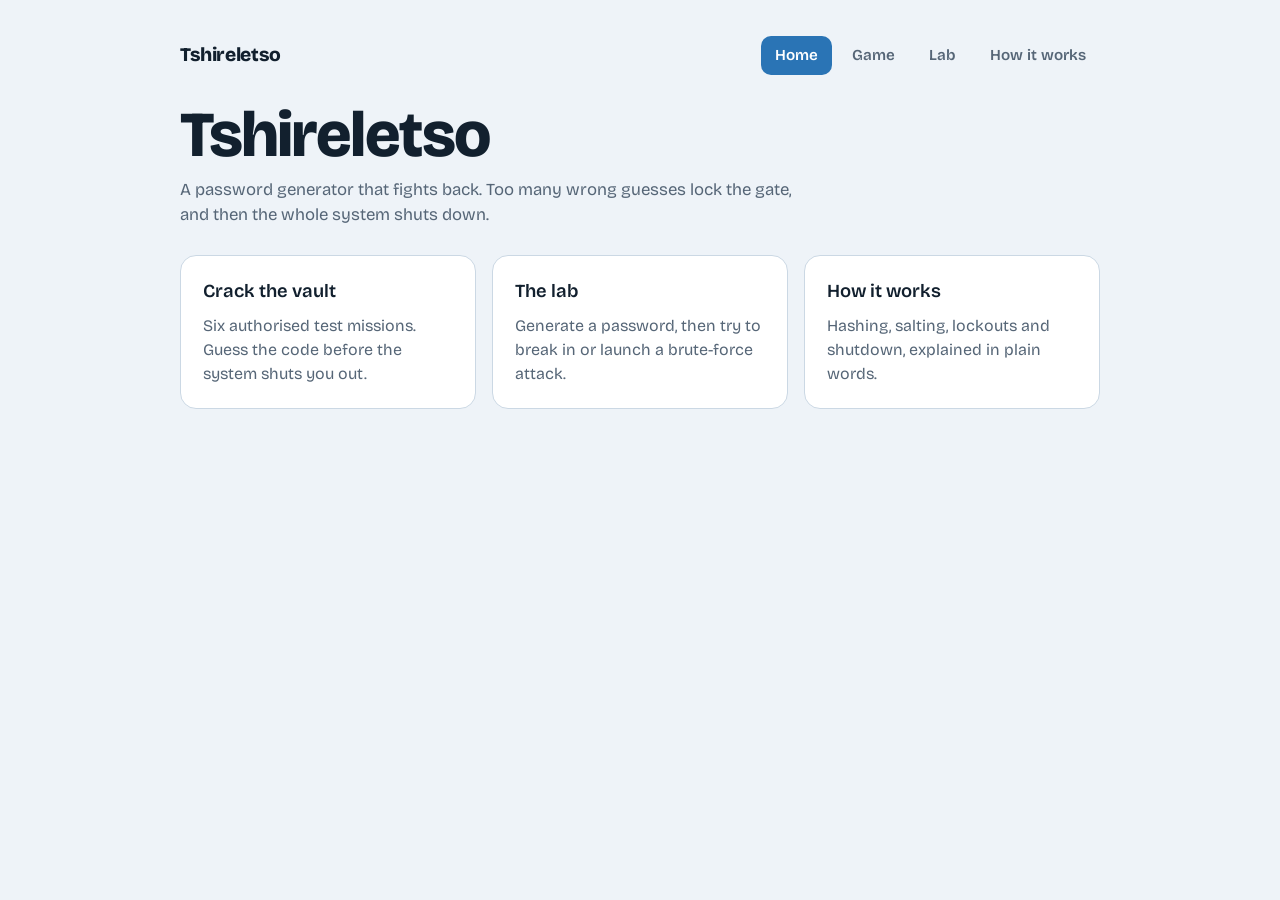
==== tshireletso.html @ e915ac2b "Add files via upload" ====
<!DOCTYPE html>
<html lang="en">
<head>
<meta charset="utf-8">
<meta name="viewport" content="width=device-width, initial-scale=1, viewport-fit=cover">
<title>Tshireletso: password generator with lockout</title>
<link rel="preconnect" href="https://fonts.googleapis.com">
<link rel="preconnect" href="https://fonts.gstatic.com" crossorigin>
<link href="https://fonts.googleapis.com/css2?family=Bricolage+Grotesque:wght@400;600;800&family=JetBrains+Mono:wght@400;600&display=swap" rel="stylesheet">
<style>
:root{
 --bg:#eef3f8;--surface:#fff;--ink:#12202e;--muted:#566677;--line:#cbd8e4;--track:#dbe6f0;
 --accent:#2a74b5;--accent-ink:#fff;--danger:#c4352f;--ok:#17805a;
 --sans:"Bricolage Grotesque",system-ui,-apple-system,"Segoe UI",sans-serif;
 --mono:"JetBrains Mono",ui-monospace,Menlo,Consolas,monospace;
 box-sizing:border-box;padding-top:env(safe-area-inset-top,0px);padding-bottom:env(safe-area-inset-bottom,0px);
}
@media (prefers-color-scheme:dark){:root:not([data-theme="light"]){
 --bg:#0c1722;--surface:#132333;--ink:#e8f0f7;--muted:#8fa3b6;--line:#25384b;--track:#1d3145;
 --accent:#75aadb;--accent-ink:#0c1722;--danger:#ff6b63;--ok:#4fd1a0;color-scheme:dark}}
:root[data-theme="dark"]{
 --bg:#0c1722;--surface:#132333;--ink:#e8f0f7;--muted:#8fa3b6;--line:#25384b;--track:#1d3145;
 --accent:#75aadb;--accent-ink:#0c1722;--danger:#ff6b63;--ok:#4fd1a0;color-scheme:dark}
html{scroll-padding-top:env(safe-area-inset-top,0px)}
*,*::before,*::after{box-sizing:border-box}
body{margin:0;background:var(--bg);color:var(--ink);font-family:var(--sans);line-height:1.5}
main{max-width:960px;margin:0 auto;padding:36px 20px 48px}
h1{font-size:clamp(2.4rem,8vw,4rem);font-weight:800;letter-spacing:-.03em;line-height:1;margin:0 0 10px}
.lead{color:var(--muted);max-width:56ch;margin:0 0 28px;font-size:1.05rem}
.grid{display:grid;gap:20px}
@media(min-width:780px){.grid{grid-template-columns:1fr 1fr}}
.panel{background:var(--surface);border:1px solid var(--line);border-radius:16px;padding:22px}
h2{font-size:1.15rem;font-weight:600;margin:0 0 16px}
label{display:flex;justify-content:space-between;font-weight:600;font-size:.95rem;margin-bottom:6px}
output{font-family:var(--mono);color:var(--accent)}
input[type=range]{width:100%;accent-color:var(--accent);margin:0 0 14px}
.check{justify-content:flex-start;gap:10px;font-weight:400;margin:0 0 18px}
input[type=checkbox]{accent-color:var(--accent);width:18px;height:18px;margin:0}
button{font:inherit;font-weight:600;border:0;border-radius:10px;padding:11px 18px;cursor:pointer;background:var(--accent);color:var(--accent-ink)}
button.alt{background:transparent;color:var(--ink);border:1px solid var(--line)}
button:disabled,input:disabled{opacity:.5;cursor:not-allowed}
:focus-visible{outline:3px solid var(--accent);outline-offset:2px}
.pw{font-family:var(--mono);font-size:1.15rem;font-weight:600;word-break:break-all;background:var(--bg);border:1px solid var(--line);border-radius:10px;padding:14px;min-height:56px;margin:18px 0 12px}
.pw:empty::before{content:"Your password appears here";color:var(--muted);font-weight:400}
.row{display:flex;gap:10px;flex-wrap:wrap;align-items:center}
.note{color:var(--muted);font-size:.9rem;margin:14px 0 0}
input[type=password]{width:100%;font:inherit;font-family:var(--mono);padding:12px 14px;border-radius:10px;border:1px solid var(--line);background:var(--bg);color:var(--ink);margin-bottom:12px}
.meter{display:flex;gap:14px;margin:20px 0 6px}
.meter div{display:flex;gap:4px;flex:1}
.meter i{flex:1;height:14px;border-radius:3px;background:var(--track)}
.meter i.x{background:var(--danger)}
.status{min-height:1.5em;margin:12px 0 0;font-weight:600}
.bad{color:var(--danger)}.ok{color:var(--ok)}
.log{list-style:none;margin:10px 0 0;padding:0;max-height:170px;overflow-y:auto;font-family:var(--mono);font-size:.82rem}
.log li{padding:6px 0;border-top:1px solid var(--line);display:flex;gap:12px}
.log time{color:var(--muted)}
.log:empty::before{content:"No failed logins yet.";color:var(--muted);font-family:var(--sans);font-size:.9rem}
.attack{margin-top:18px;padding-top:18px;border-top:1px solid var(--line)}
.attack .check{margin:12px 0 0}
.game{margin-bottom:20px}
.game form{display:flex;gap:10px;flex-wrap:wrap;margin:14px 0 0}
.game input[type=text]{flex:1;min-width:160px;font:inherit;font-family:var(--mono);font-size:1.1rem;letter-spacing:.2em;text-transform:uppercase;padding:12px 14px;border-radius:10px;border:1px solid var(--line);background:var(--bg);color:var(--ink)}
.gline{margin:0 0 4px;font-weight:600}
.glog{list-style:none;margin:14px 0 0;padding:0;font-family:var(--mono)}
.glog li{display:flex;align-items:center;gap:14px;padding:8px 0;border-top:1px solid var(--line);letter-spacing:.2em}
.glog small{margin-left:auto;font-family:var(--sans);letter-spacing:0;color:var(--muted);font-size:.85rem}
.pegs{display:flex;gap:5px}
.pg{width:14px;height:14px;border-radius:50%;border:2px solid var(--accent)}
.pg.e{background:var(--accent)}
.meter i.w{background:var(--ok)}
.top{display:flex;justify-content:space-between;align-items:center;gap:16px;flex-wrap:wrap;margin:0 0 28px}
.brand{font-weight:800;font-size:1.2rem;letter-spacing:-.02em;color:var(--ink);text-decoration:none}
.top nav{display:flex;gap:6px;flex-wrap:wrap}
.top nav a{padding:8px 14px;border-radius:10px;color:var(--muted);text-decoration:none;font-weight:600;font-size:.95rem}
.top nav a[aria-current="page"]{background:var(--accent);color:var(--accent-ink)}
.cards{display:grid;gap:16px;margin-top:8px}
@media(min-width:780px){.cards{grid-template-columns:repeat(3,1fr)}}
.cards a{display:block;background:var(--surface);border:1px solid var(--line);border-radius:16px;padding:22px;color:var(--ink);text-decoration:none}
.cards a:hover{border-color:var(--accent)}
.cards h2{margin:0 0 8px}.cards p{margin:0;color:var(--muted)}
.learn ol{margin:0 0 24px;padding-left:20px}.learn li{margin:0 0 8px}
.learn p{margin:0 0 24px;max-width:62ch}
.board{list-style:none;display:flex;flex-wrap:wrap;gap:8px;padding:0;margin:0 0 14px}
.board li{padding:6px 12px;border:1px solid var(--line);border-radius:20px;font-size:.88rem;color:var(--muted)}
.board li.now{border-color:var(--accent);color:var(--ink);font-weight:600}
.board li.done{color:var(--ok);border-color:var(--ok)}
.off{position:fixed;inset:0;z-index:10;background:#000;color:#fff;display:grid;place-items:center;text-align:center;padding:24px;opacity:0;visibility:hidden;transition:opacity .9s,visibility .9s}
.off.on{opacity:1;visibility:visible}
.off h2{font-size:clamp(1.8rem,6vw,3rem);font-weight:800;margin:0 0 10px}
.off p{max-width:44ch;margin:0 auto 24px;color:#b8c7d6}
.off .bar{width:min(320px,70vw);height:3px;background:#75aadb;margin:0 auto 28px}
.off button{background:#75aadb;color:#0c1722}
@media(prefers-reduced-motion:reduce){.off{transition:none}}
</style>
</head>
<body>
<main>
 <header class="top">
  <a class="brand" href="#home">Tshireletso</a>
  <nav aria-label="Pages"><a href="#home">Home</a><a href="#game">Game</a><a href="#lab">Lab</a><a href="#learn">How it works</a></nav>
 </header>
 <section class="page" id="p-home">
  <h1>Tshireletso</h1>
 <p class="lead">A password generator that fights back. Too many wrong guesses lock the gate, and then the whole system shuts down.</p>
  <div class="cards">
   <a href="#game"><h2>Crack the vault</h2><p>Six authorised test missions. Guess the code before the system shuts you out.</p></a>
   <a href="#lab"><h2>The lab</h2><p>Generate a password, then try to break in or launch a brute-force attack.</p></a>
   <a href="#learn"><h2>How it works</h2><p>Hashing, salting, lockouts and shutdown, explained in plain words.</p></a>
  </div>
 </section>
 <div class="page" id="p-game" hidden>
 <section class="panel game" aria-labelledby="h-game">
  <h2 id="h-game">Crack the vault</h2>
  <ul class="board" id="g-board" aria-label="Missions"></ul>
  <p class="gline" id="g-info"></p>
  <p id="g-story" style="margin:0 0 10px"></p>
  <p class="note" style="margin:0 0 4px" id="g-score"></p>
  <p class="note" style="margin:0">You are the attacker. After each guess, a filled dot means a right character in the right place. A hollow dot means a right character in the wrong place. A lockout follows your 3rd and 6th wrong guess, and the 9th shuts the system down.</p>
  <div class="meter" id="g-meter" role="img" aria-label="Guesses used"></div>
  <form id="g-form" autocomplete="off">
   <input id="g-guess" type="text" aria-label="Your guess" autocapitalize="characters" spellcheck="false">
   <button id="g-go" type="submit">Hack</button>
   <button id="g-hint" class="alt" type="button"></button>
   <button id="g-next" type="button" hidden>Next level</button>
  </form>
  <p class="status" id="g-status" role="status"></p>
  <p class="note" id="g-hintline" aria-live="polite" style="margin:6px 0 0"></p>
  <ol class="glog" id="g-log" aria-label="Your guesses"></ol>
 </section>
 </div>
 <div class="page" id="p-lab" hidden>
 <div class="grid">
  <section class="panel" aria-labelledby="h-gen">
   <h2 id="h-gen">Generate a password</h2>
   <label for="len">Length <output id="lenv">16</output></label>
   <input id="len" type="range" min="8" max="32" value="16">
   <label class="check"><input id="sym" type="checkbox" checked> Include symbols</label>
   <button id="gen" type="button">Generate password</button>
   <div class="pw" id="pw" aria-live="polite"></div>
   <div class="row"><button id="copy" class="alt" type="button">Copy</button></div>
   <p class="note">The new password is the only one the gate accepts. Only its salted hash is kept, never the text.</p>
  </section>
  <section class="panel" aria-labelledby="h-gate">
   <h2 id="h-gate">Try to log in</h2>
   <form id="form" autocomplete="off">
    <input id="guess" type="password" placeholder="Enter the password" aria-label="Password" disabled>
    <button id="go" type="submit" disabled>Log in</button>
   </form>
   <div class="meter" id="meter" role="img" aria-label="Failed attempts"></div>
   <div class="note" id="count" style="margin:0"></div>
   <p class="status" id="status" role="status">Generate a password first.</p>
   <p class="note" id="rule"></p>
   <div class="attack">
    <button id="atk" class="alt" type="button" disabled>Launch brute-force attack</button>
    <label class="check"><input id="fast" type="checkbox"> Fast demo (5 s lockouts)</label>
    <p class="note" id="stats" aria-live="polite"></p>
   </div>
   <ol class="log" id="log" aria-label="Failed login log"></ol>
  </section>
 </div>
 <p class="note">Demo running in your browser. Refreshing the page resets the counter.</p>
 </div>
 <div class="page learn" id="p-learn" hidden>
  <section class="panel">
   <h2>What the system does</h2>
   <ol>
    <li>It builds a password with the browser’s secure random generator.</li>
    <li>It keeps only a salted PBKDF2 hash, never the password itself.</li>
    <li>Each login guess is hashed the same way and compared with the stored hash.</li>
    <li>Wrong guesses are logged. Every 3rd one locks the gate, and the 9th shuts the system down.</li>
   </ol>
   <h2>Why lockouts work</h2>
   <p>A computer can try thousands of guesses a second, so a short or common password falls fast. A lockout cuts that to a handful of guesses a minute, which turns a quick attack into one that takes years.</p>
   <h2>Where the idea has limits</h2>
   <p>Shutting everything down is a blunt tool. Anyone can fail nine times on purpose and take the system offline, which is called a denial of service. Real systems usually lock one account, add delays, and alert the owner. This demo also counts failures in your browser, so a refresh resets it. A real gate keeps the count on a server.</p>
   <h2>Test with permission</h2>
   <p>Every mission in the game is an authorised test. In real security work you only test a system with written permission from its owner. Testing without permission is illegal, even when you mean no harm.</p>
  </section>
 </div>
</main>

<div class="off" id="off" role="alertdialog" aria-modal="true" aria-labelledby="off-t">
 <div>
  <div class="bar"></div>
  <h2 id="off-t">System shut down</h2>
  <p id="off-p"></p>
  <button id="restart" type="button">Restart system</button>
 </div>
</div>

<div class="off" id="goff" role="alertdialog" aria-modal="true" aria-labelledby="goff-t">
 <div>
  <div class="bar"></div>
  <h2 id="goff-t">Locked out</h2>
  <p id="goff-p"></p>
  <button id="g-restart" type="button">Play again</button>
 </div>
</div>

<script>
const LOCK_EVERY=3, SHUTDOWN_AT=9;
let FIRST_LOCK=30;
const SETS={lower:"abcdefghijklmnopqrstuvwxyz",upper:"ABCDEFGHIJKLMNOPQRSTUVWXYZ",digit:"0123456789",symbol:"!@#$%^&*()-_=+[]{};:,.<>?/~"};
const $=id=>document.getElementById(id), enc=new TextEncoder();
let salt=null, secret=null, fails=0, lockSec=FIRST_LOCK, lockUntil=0, down=false, timer=null, attacking=false, sent=0, blocked=0;

function rnd(n){const lim=Math.floor(4294967296/n)*n, a=new Uint32Array(1);
 do{crypto.getRandomValues(a);}while(a[0]>=lim); return a[0]%n;}
function makePassword(len,symbols){
 const sets=[SETS.lower,SETS.upper,SETS.digit].concat(symbols?[SETS.symbol]:[]), all=sets.join("");
 const out=sets.map(s=>s[rnd(s.length)]);
 while(out.length<len) out.push(all[rnd(all.length)]);
 for(let i=out.length-1;i>0;i--){const j=rnd(i+1);[out[i],out[j]]=[out[j],out[i]];}
 return out.join("");
}
async function hash(pw,s){
 const k=await crypto.subtle.importKey("raw",enc.encode(pw),"PBKDF2",false,["deriveBits"]);
 return new Uint8Array(await crypto.subtle.deriveBits({name:"PBKDF2",salt:s,iterations:200000,hash:"SHA-256"},k,256));
}
function same(a,b){let d=0;for(let i=0;i<a.length;i++)d|=a[i]^b[i];return d===0;}

function status(msg,cls){const s=$("status");s.textContent=msg;s.className="status "+(cls||"");}
function addLog(msg){const li=document.createElement("li"),t=document.createElement("time");
 t.textContent=new Date().toLocaleTimeString();li.append(t,document.createTextNode(msg));$("log").prepend(li);}
function locked(){return Date.now()<lockUntil;}
function ui(){const off=!secret||down||locked();$("guess").disabled=off;$("go").disabled=off;$("atk").disabled=!secret||down;}
function render(){
 [...$("meter").querySelectorAll("i")].forEach((el,i)=>el.classList.toggle("x",i<fails));
 $("count").textContent=fails+" of "+SHUTDOWN_AT+" failed attempts";
 ui();
}
function tick(){
 clearInterval(timer);
 const step=()=>{const left=Math.ceil((lockUntil-Date.now())/1000);
  if(left>0){status("Locked. Try again in "+left+" s.","bad");}
  else{clearInterval(timer);status("Lockout over. Enter the password.","");}
  ui();};
 step();timer=setInterval(step,250);
}
function shutdown(){
 down=true;clearInterval(timer);addLog("System shut down");
 $("off-p").textContent=SHUTDOWN_AT+" wrong passwords. Every login is blocked until the system restarts.";
 $("off").classList.add("on");$("restart").focus();ui();
}

$("len").oninput=()=>{$("lenv").textContent=$("len").value;};
$("gen").onclick=async()=>{
 const pw=makePassword(+$("len").value,$("sym").checked);
 $("pw").textContent=pw;
 salt=crypto.getRandomValues(new Uint8Array(16));
 secret=await hash(pw,salt);
 fails=0;lockSec=FIRST_LOCK;lockUntil=0;clearInterval(timer);
 status("New password set. Try logging in.","");render();
};
$("copy").onclick=async()=>{
 const t=$("pw").textContent;if(!t)return;
 try{await navigator.clipboard.writeText(t);$("copy").textContent="Copied";}
 catch(e){const r=document.createRange();r.selectNodeContents($("pw"));const s=getSelection();s.removeAllRanges();s.addRange(r);$("copy").textContent="Select and copy";}
 setTimeout(()=>{$("copy").textContent="Copy";},1600);
};
$("form").onsubmit=async e=>{
 e.preventDefault();
 if(down||!secret||locked())return;
 const guess=$("guess").value;$("guess").value="";
 if(same(await hash(guess,salt),secret)){
  fails=0;lockSec=FIRST_LOCK;status("Access granted. Failed-attempt counter reset.","ok");render();return;
 }
 fails++;addLog("Failed attempt "+fails+" of "+SHUTDOWN_AT);
 if(fails>=SHUTDOWN_AT){render();shutdown();return;}
 if(fails%LOCK_EVERY===0){lockUntil=Date.now()+lockSec*1000;addLog("Locked for "+lockSec+" s");lockSec*=2;render();tick();return;}
 status("Wrong password. "+(LOCK_EVERY-fails%LOCK_EVERY)+" more before lockout.","bad");render();
 $("guess").focus();
};
$("restart").onclick=()=>{
 down=false;fails=0;lockSec=FIRST_LOCK;lockUntil=0;
 $("off").classList.remove("on");addLog("System restarted");
 status("System restarted. Enter the password.","");render();$("guess").focus();
};

const WORDS=["123456","password","qwerty","admin","letmein","welcome","iloveyou","monkey","dragon","password123","12345678","abc123","Botswana1","gaborone"];
function stats(){$("stats").textContent="Attacker sent "+sent+" guesses. "+blocked+" were blocked by the lockout, "+(sent-blocked)+" reached the password check.";}
$("fast").onchange=()=>{FIRST_LOCK=$("fast").checked?5:30;lockSec=FIRST_LOCK;setRule();};
$("atk").onclick=async()=>{
 if(attacking){attacking=false;return;}
 attacking=true;sent=0;blocked=0;$("atk").textContent="Stop attack";stats();
 const pause=ms=>new Promise(r=>setTimeout(r,ms));
 for(let i=0;attacking&&!down;i++){
  const g=i<WORDS.length?WORDS[i]:Math.random().toString(36).slice(2,12);
  sent++;
  if(locked()){blocked++;}
  else{$("guess").value=g;await $("form").onsubmit({preventDefault(){}});}
  stats();await pause(200);
 }
 attacking=false;$("atk").textContent="Launch brute-force attack";
 status(down?"Attack ended: the system shut down.":"Attack stopped.",down?"bad":"");
};
const GL=[
{name:"Guest Wi-Fi",story:"Authorised test: a Gaborone café asked you to check its guest Wi-Fi gate. The code is short, but the gate fights back.",len:3,set:"ABCDEF",hints:1},
{name:"Phone lock",story:"Authorised test: a phone repair shop wants its lock screens tested before it sells them. Four characters this time.",len:4,set:"ABCDEF",hints:1},
{name:"School portal",story:"Authorised test: a school hired you to test its marks portal before results day. More characters to choose from.",len:4,set:"ABCDEFGH",hints:1},
{name:"Bank portal",story:"Authorised test: a small business bank signed a permission letter for you to test its login. Five characters.",len:5,set:"ABCDEFGH",hints:2},
{name:"Data centre",story:"Authorised test: a hosting company wants its server room gate pushed to the limit, with a bigger character set.",len:5,set:"ABCDEFGHIJ",hints:2},
{name:"Government vault",story:"Final contract: a ministry wants its vault tested. Six characters, ten possible symbols. Every hint counts.",len:6,set:"ABCDEFGHIJ",hints:2}
];
const G={lvl:0,score:0,code:"",tries:0,until:0,done:false,won:false,t:null,hints:0,reveal:[]};
let best=0;try{best=+localStorage.getItem("tsh-best")||0;}catch(e){}
const range=L=>L.set[0]+" to "+L.set[L.set.length-1];
const gl=n=>n+(n===1?" guess":" guesses");
const rank=s=>s>=2000?"Ghost hacker":s>=1200?"Red teamer":s>=500?"Pen tester":"Script kiddie";
function gStatus(m,c){const s=$("g-status");s.textContent=m;s.className="status "+(c||"");}
function gUI(){const off=G.done||Date.now()<G.until;$("g-guess").disabled=off;$("g-go").disabled=off;gHint();}
function gDraw(){
 const f=G.won?G.tries-1:G.tries;
 [...$("g-meter").querySelectorAll("i")].forEach((el,i)=>{el.classList.toggle("x",i<f);el.classList.toggle("w",G.won&&i===G.tries-1);});
 $("g-score").textContent="Score "+G.score+". Rank: "+rank(G.score)+". Best: "+best+".";
}
function gFeed(g,c){
 let ex=0,cl=0;const gs=[],cs=[];
 for(let i=0;i<c.length;i++){if(g[i]===c[i])ex++;else{gs.push(g[i]);cs.push(c[i]);}}
 gs.forEach(ch=>{const k=cs.indexOf(ch);if(k>-1){cl++;cs.splice(k,1);}});
 return [ex,cl];
}
function gRow(v,ex,cl){
 const li=document.createElement("li"),w=document.createElement("span"),p=document.createElement("span"),t=document.createElement("small");
 w.textContent=v;p.className="pegs";
 for(let i=0;i<ex+cl;i++){const d=document.createElement("i");d.className="pg"+(i<ex?" e":"");p.appendChild(d);}
 t.textContent=ex+" in place, "+cl+" close";
 li.append(w,p,t);$("g-log").appendChild(li);
}
function gTick(){
 clearInterval(G.t);
 const step=()=>{const left=Math.ceil((G.until-Date.now())/1000);
  if(left>0)gStatus("Vault locked. Try again in "+left+" s.","bad");
  else{clearInterval(G.t);if(!G.done)gStatus("Lockout over. "+gl(SHUTDOWN_AT-G.tries)+" left before shutdown.","");}
  gUI();};
 step();G.t=setInterval(step,250);
}
function gSave(){
 if(G.score>best){best=G.score;try{localStorage.setItem("tsh-best",String(best));}catch(e){}return true;}
 return false;
}
function gWin(){
 G.done=true;G.won=true;
 const pts=Math.max(10,(G.lvl+1)*100+(SHUTDOWN_AT-G.tries)*25-G.hints*40),last=G.lvl===GL.length-1;
 G.score+=pts;gSave();
 gStatus("Cracked in "+G.tries+(G.tries===1?" guess":" guesses")+". +"+pts+" points."+(last?" Every vault is open. Final rank: "+rank(G.score)+".":""),"ok");
 $("g-next").textContent=last?"Play again":"Next level";$("g-next").hidden=false;$("g-next").focus();
 gDraw();gUI();
}
function gLose(){
 G.done=true;clearInterval(G.t);const nb=gSave();
 $("goff-p").textContent="The 9th wrong guess shut the system down. The code was "+G.code+". Final score "+G.score+", rank "+rank(G.score)+"."+(nb?" New best score.":"");
 $("goff").classList.add("on");$("g-restart").focus();gDraw();gUI();
}
function gStart(){
 const L=GL[G.lvl];
 G.code=Array.from({length:L.len},()=>L.set[rnd(L.set.length)]).join("");
 G.tries=0;G.until=0;G.done=false;G.won=false;clearInterval(G.t);
 $("g-log").textContent="";$("g-next").hidden=true;
 G.hints=0;G.reveal=[];$("g-hintline").textContent="";$("g-story").textContent=L.story;gBoard();
 $("g-guess").maxLength=L.len;$("g-guess").placeholder=L.len+" characters, "+range(L);
 $("g-info").textContent="Level "+(G.lvl+1)+" of "+GL.length+": "+L.name+". The code has "+L.len+" characters, "+range(L)+".";
 gStatus("Vault armed. Take your first guess.","");gDraw();gUI();
}
$("g-form").onsubmit=e=>{
 e.preventDefault();
 if(G.done||Date.now()<G.until)return;
 const L=GL[G.lvl],v=$("g-guess").value.toUpperCase();
 if(v.length!==L.len||[...v].some(ch=>!L.set.includes(ch))){gStatus("Enter exactly "+L.len+" characters, "+range(L)+".","bad");return;}
 $("g-guess").value="";G.tries++;
 const [ex,cl]=gFeed(v,G.code);gRow(v,ex,cl);
 if(ex===L.len){gWin();return;}
 if(G.tries>=SHUTDOWN_AT){gLose();return;}
 if(G.tries%LOCK_EVERY===0){G.until=Date.now()+G.tries/LOCK_EVERY*4000;gTick();}
 else gStatus(gl(SHUTDOWN_AT-G.tries)+" left before shutdown. Lockout in "+(LOCK_EVERY-G.tries%LOCK_EVERY)+".","");
 gDraw();gUI();$("g-guess").focus();
};
function gHint(){const L=GL[G.lvl];$("g-hint").textContent=G.hints>=L.hints?"No hints left":"Hint ("+(L.hints-G.hints)+" left, -40 points)";$("g-hint").disabled=G.done||G.hints>=L.hints;}
function gBoard(){const b=$("g-board");b.textContent="";GL.forEach((s,i)=>{const li=document.createElement("li");li.textContent=(i<G.lvl?"Cleared: ":i===G.lvl?"Now: ":"Locked: ")+s.name;li.className=i<G.lvl?"done":i===G.lvl?"now":"";b.appendChild(li);});}
$("g-hint").onclick=()=>{
 const L=GL[G.lvl];if(G.done||G.hints>=L.hints)return;
 let p;do{p=rnd(L.len);}while(G.reveal.includes(p));
 G.reveal.push(p);G.hints++;
 $("g-hintline").textContent=G.reveal.map(i=>"Position "+(i+1)+" is "+G.code[i]).join(". ")+".";
 gHint();
};
$("g-next").onclick=()=>{if(G.lvl<GL.length-1)G.lvl++;else{G.lvl=0;G.score=0;}gStart();$("g-guess").focus();};
$("g-restart").onclick=()=>{$("goff").classList.remove("on");G.lvl=0;G.score=0;gStart();$("g-guess").focus();};
for(let g=0;g<SHUTDOWN_AT/LOCK_EVERY;g++){const d=document.createElement("div");for(let i=0;i<LOCK_EVERY;i++)d.appendChild(document.createElement("i"));$("g-meter").appendChild(d);}
gStart();
for(let g=0;g<SHUTDOWN_AT/LOCK_EVERY;g++){const d=document.createElement("div");
 for(let i=0;i<LOCK_EVERY;i++)d.appendChild(document.createElement("i"));$("meter").appendChild(d);}
function setRule(){$("rule").textContent="Every "+LOCK_EVERY+" wrong guesses lock the gate for "+FIRST_LOCK+" s, then "+FIRST_LOCK*2+" s. Guess "+SHUTDOWN_AT+" shuts the system down.";}
setRule();
const PAGES=["home","game","lab","learn"],NAMES={home:"home",game:"crack the vault",lab:"lab",learn:"how it works"};
function route(){
 const h=(location.hash||"#home").slice(1),p=PAGES.includes(h)?h:"home";
 PAGES.forEach(n=>{$("p-"+n).hidden=n!==p;});
 document.querySelectorAll(".top nav a").forEach(a=>{if(a.hash==="#"+p)a.setAttribute("aria-current","page");else a.removeAttribute("aria-current");});
 document.title="Tshireletso: "+NAMES[p];
 window.scrollTo(0,0);
}
addEventListener("hashchange",route);route();
if(!(window.crypto&&crypto.subtle)){$("gen").disabled=true;status("Secure hashing is blocked on plain http pages. Open this site over https, or open the file directly.","bad");}
render();
</script>
</body>
</html>
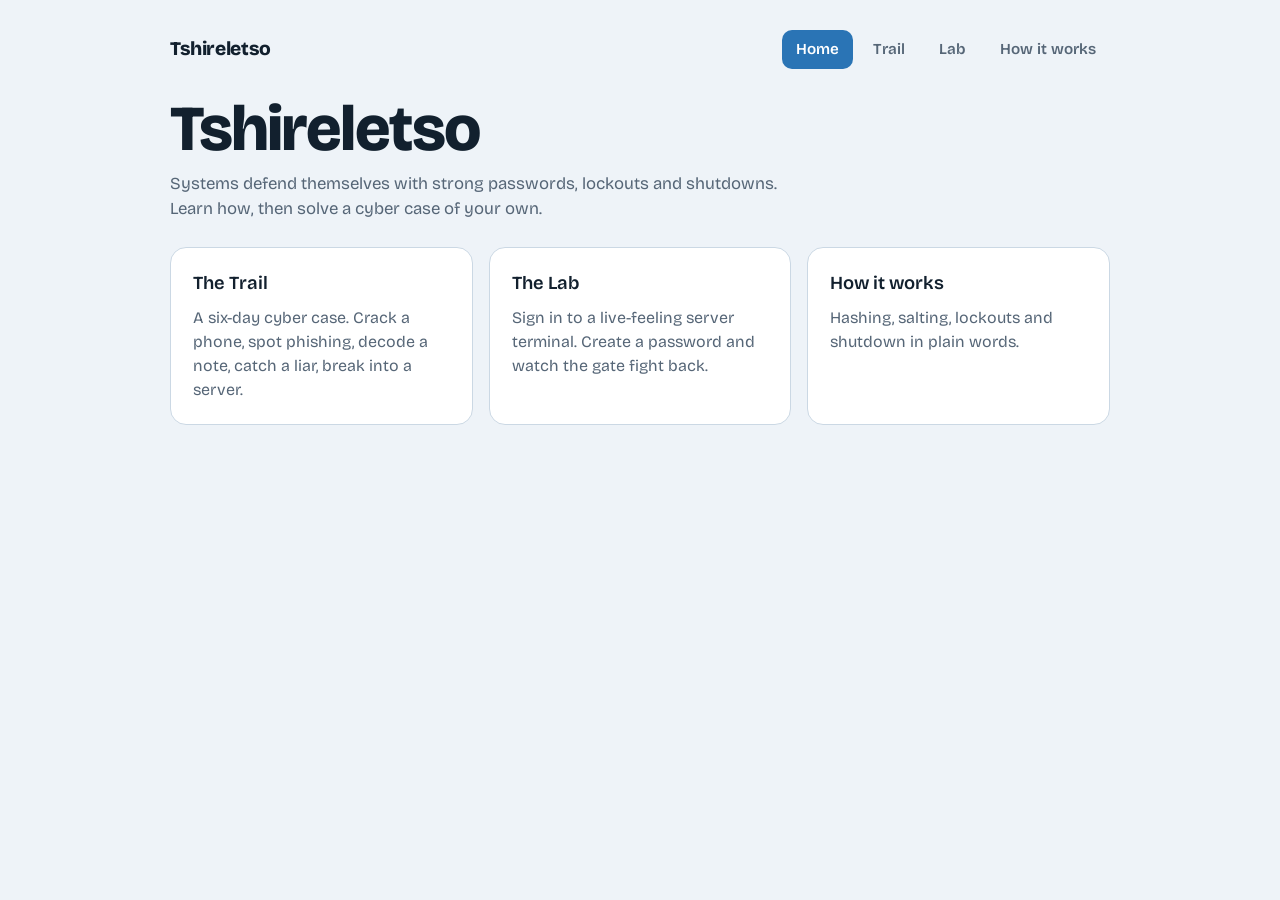
==== commit 1420d9a3: "Add files via upload" ====
--- a/tshireletso.html
+++ b/tshireletso.html
@@ -3,7 +3,7 @@
 <head>
 <meta charset="utf-8">
 <meta name="viewport" content="width=device-width, initial-scale=1, viewport-fit=cover">
-<title>Tshireletso: password generator with lockout</title>
+<title>Tshireletso</title>
 <link rel="preconnect" href="https://fonts.googleapis.com">
 <link rel="preconnect" href="https://fonts.gstatic.com" crossorigin>
 <link href="https://fonts.googleapis.com/css2?family=Bricolage+Grotesque:wght@400;600;800&family=JetBrains+Mono:wght@400;600&display=swap" rel="stylesheet">
@@ -11,6 +11,7 @@
 :root{
  --bg:#eef3f8;--surface:#fff;--ink:#12202e;--muted:#566677;--line:#cbd8e4;--track:#dbe6f0;
  --accent:#2a74b5;--accent-ink:#fff;--danger:#c4352f;--ok:#17805a;
+ --tbg:#07101a;--tbar:#0d1b2a;--tfg:#cfe3f5;--tbad:#ff7b72;--tok:#4fd1a0;--twarn:#e3b341;
  --sans:"Bricolage Grotesque",system-ui,-apple-system,"Segoe UI",sans-serif;
  --mono:"JetBrains Mono",ui-monospace,Menlo,Consolas,monospace;
  box-sizing:border-box;padding-top:env(safe-area-inset-top,0px);padding-bottom:env(safe-area-inset-bottom,0px);
@@ -23,67 +24,67 @@
  --accent:#75aadb;--accent-ink:#0c1722;--danger:#ff6b63;--ok:#4fd1a0;color-scheme:dark}
 html{scroll-padding-top:env(safe-area-inset-top,0px)}
 *,*::before,*::after{box-sizing:border-box}
+[hidden]{display:none!important}
 body{margin:0;background:var(--bg);color:var(--ink);font-family:var(--sans);line-height:1.5}
-main{max-width:960px;margin:0 auto;padding:36px 20px 48px}
+main{max-width:980px;margin:0 auto;padding:30px 20px 48px}
 h1{font-size:clamp(2.4rem,8vw,4rem);font-weight:800;letter-spacing:-.03em;line-height:1;margin:0 0 10px}
-.lead{color:var(--muted);max-width:56ch;margin:0 0 28px;font-size:1.05rem}
-.grid{display:grid;gap:20px}
-@media(min-width:780px){.grid{grid-template-columns:1fr 1fr}}
-.panel{background:var(--surface);border:1px solid var(--line);border-radius:16px;padding:22px}
-h2{font-size:1.15rem;font-weight:600;margin:0 0 16px}
-label{display:flex;justify-content:space-between;font-weight:600;font-size:.95rem;margin-bottom:6px}
-output{font-family:var(--mono);color:var(--accent)}
-input[type=range]{width:100%;accent-color:var(--accent);margin:0 0 14px}
-.check{justify-content:flex-start;gap:10px;font-weight:400;margin:0 0 18px}
-input[type=checkbox]{accent-color:var(--accent);width:18px;height:18px;margin:0}
-button{font:inherit;font-weight:600;border:0;border-radius:10px;padding:11px 18px;cursor:pointer;background:var(--accent);color:var(--accent-ink)}
-button.alt{background:transparent;color:var(--ink);border:1px solid var(--line)}
-button:disabled,input:disabled{opacity:.5;cursor:not-allowed}
-:focus-visible{outline:3px solid var(--accent);outline-offset:2px}
-.pw{font-family:var(--mono);font-size:1.15rem;font-weight:600;word-break:break-all;background:var(--bg);border:1px solid var(--line);border-radius:10px;padding:14px;min-height:56px;margin:18px 0 12px}
-.pw:empty::before{content:"Your password appears here";color:var(--muted);font-weight:400}
-.row{display:flex;gap:10px;flex-wrap:wrap;align-items:center}
-.note{color:var(--muted);font-size:.9rem;margin:14px 0 0}
-input[type=password]{width:100%;font:inherit;font-family:var(--mono);padding:12px 14px;border-radius:10px;border:1px solid var(--line);background:var(--bg);color:var(--ink);margin-bottom:12px}
-.meter{display:flex;gap:14px;margin:20px 0 6px}
-.meter div{display:flex;gap:4px;flex:1}
-.meter i{flex:1;height:14px;border-radius:3px;background:var(--track)}
-.meter i.x{background:var(--danger)}
-.status{min-height:1.5em;margin:12px 0 0;font-weight:600}
-.bad{color:var(--danger)}.ok{color:var(--ok)}
-.log{list-style:none;margin:10px 0 0;padding:0;max-height:170px;overflow-y:auto;font-family:var(--mono);font-size:.82rem}
-.log li{padding:6px 0;border-top:1px solid var(--line);display:flex;gap:12px}
-.log time{color:var(--muted)}
-.log:empty::before{content:"No failed logins yet.";color:var(--muted);font-family:var(--sans);font-size:.9rem}
-.attack{margin-top:18px;padding-top:18px;border-top:1px solid var(--line)}
-.attack .check{margin:12px 0 0}
-.game{margin-bottom:20px}
-.game form{display:flex;gap:10px;flex-wrap:wrap;margin:14px 0 0}
-.game input[type=text]{flex:1;min-width:160px;font:inherit;font-family:var(--mono);font-size:1.1rem;letter-spacing:.2em;text-transform:uppercase;padding:12px 14px;border-radius:10px;border:1px solid var(--line);background:var(--bg);color:var(--ink)}
-.gline{margin:0 0 4px;font-weight:600}
-.glog{list-style:none;margin:14px 0 0;padding:0;font-family:var(--mono)}
-.glog li{display:flex;align-items:center;gap:14px;padding:8px 0;border-top:1px solid var(--line);letter-spacing:.2em}
-.glog small{margin-left:auto;font-family:var(--sans);letter-spacing:0;color:var(--muted);font-size:.85rem}
-.pegs{display:flex;gap:5px}
-.pg{width:14px;height:14px;border-radius:50%;border:2px solid var(--accent)}
-.pg.e{background:var(--accent)}
-.meter i.w{background:var(--ok)}
+h2{font-size:1.15rem;font-weight:600;margin:0 0 14px}
+.lead{color:var(--muted);max-width:58ch;margin:0 0 26px;font-size:1.05rem}
 .top{display:flex;justify-content:space-between;align-items:center;gap:16px;flex-wrap:wrap;margin:0 0 28px}
 .brand{font-weight:800;font-size:1.2rem;letter-spacing:-.02em;color:var(--ink);text-decoration:none}
 .top nav{display:flex;gap:6px;flex-wrap:wrap}
 .top nav a{padding:8px 14px;border-radius:10px;color:var(--muted);text-decoration:none;font-weight:600;font-size:.95rem}
 .top nav a[aria-current="page"]{background:var(--accent);color:var(--accent-ink)}
-.cards{display:grid;gap:16px;margin-top:8px}
-@media(min-width:780px){.cards{grid-template-columns:repeat(3,1fr)}}
+.cards{display:grid;gap:16px}
+@media(min-width:780px){.cards{grid-template-columns:repeat(3,1fr)}.g2{grid-template-columns:1.6fr 1fr}}
 .cards a{display:block;background:var(--surface);border:1px solid var(--line);border-radius:16px;padding:22px;color:var(--ink);text-decoration:none}
 .cards a:hover{border-color:var(--accent)}
 .cards h2{margin:0 0 8px}.cards p{margin:0;color:var(--muted)}
-.learn ol{margin:0 0 24px;padding-left:20px}.learn li{margin:0 0 8px}
-.learn p{margin:0 0 24px;max-width:62ch}
-.board{list-style:none;display:flex;flex-wrap:wrap;gap:8px;padding:0;margin:0 0 14px}
-.board li{padding:6px 12px;border:1px solid var(--line);border-radius:20px;font-size:.88rem;color:var(--muted)}
-.board li.now{border-color:var(--accent);color:var(--ink);font-weight:600}
-.board li.done{color:var(--ok);border-color:var(--ok)}
+.panel{background:var(--surface);border:1px solid var(--line);border-radius:16px;padding:22px}
+.g2{display:grid;gap:20px}
+.note{color:var(--muted);font-size:.9rem;margin:12px 0 0}
+button{font:inherit;font-weight:600;border:0;border-radius:10px;padding:11px 18px;cursor:pointer;background:var(--accent);color:var(--accent-ink)}
+button.alt{background:transparent;color:var(--ink);border:1px solid var(--line)}
+button:disabled,input:disabled{opacity:.5;cursor:not-allowed}
+:focus-visible{outline:3px solid var(--accent);outline-offset:2px}
+.map{list-style:none;display:flex;margin:0 0 22px;padding:0}
+.map li{flex:1;text-align:center;font-size:.8rem;color:var(--muted);position:relative}
+.map li::before{content:"";display:block;width:26px;height:26px;margin:0 auto 6px;border-radius:50%;border:2px solid var(--line);background:var(--surface)}
+.map li::after{content:"";position:absolute;top:12px;left:calc(50% + 17px);right:calc(-50% + 17px);height:2px;background:var(--line)}
+.map li:last-child::after{display:none}
+.map li.done::before{background:var(--ok);border-color:var(--ok)}.map li.done::after{background:var(--ok)}
+.map li.now::before{background:var(--accent);border-color:var(--accent)}.map li.now{color:var(--ink);font-weight:600}
+.kicker{color:var(--accent);font-weight:600;font-size:.9rem;margin:0 0 4px}
+.msg{border-left:3px solid var(--accent);padding:2px 0 2px 12px;margin:0 0 12px}
+.msg b{display:block;font-size:.85rem;color:var(--muted)}
+.play form{display:flex;gap:10px;flex-wrap:wrap;margin:14px 0 0}
+.play form>div{flex:1 1 100%}
+.play input[type=text]{flex:1;min-width:160px;font:inherit;font-family:var(--mono);font-size:1.1rem;padding:12px 14px;border-radius:10px;border:1px solid var(--line);background:var(--bg);color:var(--ink)}
+.opt{display:flex;gap:10px;align-items:flex-start;padding:10px 12px;border:1px solid var(--line);border-radius:10px;margin:0 0 8px;cursor:pointer}
+.opt input{margin-top:5px;accent-color:var(--accent)}
+.who{display:flex;gap:10px;flex-wrap:wrap;margin-top:14px}
+.status{min-height:1.5em;margin:12px 0 0;font-weight:600}.bad{color:var(--danger)}.ok{color:var(--ok)}
+.row{display:flex;gap:10px;flex-wrap:wrap;margin-top:8px}
+.chips{list-style:none;margin:0;padding:0;display:grid;gap:8px}
+.chips li{padding:8px 12px;border:1px solid var(--line);border-radius:10px;font-size:.92rem}
+.chips:empty::before{content:"Nothing yet. Solve a day to collect evidence.";color:var(--muted);font-size:.92rem}
+.meter{display:flex;gap:14px;margin:14px 0 4px}
+.meter div{display:flex;gap:4px;flex:1}
+.meter i{flex:1;height:12px;border-radius:3px;background:var(--track)}.meter i.x{background:var(--danger)}
+.glog{list-style:none;margin:14px 0 0;padding:0;font-family:var(--mono)}
+.glog li{display:flex;align-items:center;gap:14px;padding:8px 0;border-top:1px solid var(--line);letter-spacing:.2em}
+.glog small{margin-left:auto;font-family:var(--sans);letter-spacing:0;color:var(--muted);font-size:.85rem}
+.pegs{display:flex;gap:5px}.pg{width:14px;height:14px;border-radius:50%;border:2px solid var(--accent)}.pg.e{background:var(--accent)}
+.term{background:var(--tbg);color:var(--tfg);border:1px solid var(--line);border-radius:14px;font-family:var(--mono);font-size:.9rem;overflow:hidden}
+.term:focus-within{outline:3px solid var(--accent);outline-offset:2px}
+.tbar{display:flex;justify-content:space-between;gap:12px;padding:10px 14px;background:var(--tbar);color:#8fa3b6;font-size:.8rem}
+.tbody{padding:14px 14px 4px;height:min(58vh,480px);overflow-y:auto}
+.tl{white-space:pre-wrap;word-break:break-word;min-height:1.45em}
+.tl.bad{color:var(--tbad)}.tl.ok{color:var(--tok)}.tl.warn{color:var(--twarn)}
+.tin{display:flex;padding:4px 14px 14px;margin:0;font-weight:400}
+.tin span{white-space:pre;color:#75aadb}
+.tin input{flex:1;min-width:0;background:transparent;border:0;color:inherit;font:inherit;padding:0;outline:0}
+.learn p,.learn li{max-width:62ch}.learn ol{margin:0 0 22px;padding-left:20px}.learn p{margin:0 0 22px}
 .off{position:fixed;inset:0;z-index:10;background:#000;color:#fff;display:grid;place-items:center;text-align:center;padding:24px;opacity:0;visibility:hidden;transition:opacity .9s,visibility .9s}
 .off.on{opacity:1;visibility:visible}
 .off h2{font-size:clamp(1.8rem,6vw,3rem);font-weight:800;margin:0 0 10px}
@@ -97,312 +98,243 @@
 <main>
  <header class="top">
   <a class="brand" href="#home">Tshireletso</a>
-  <nav aria-label="Pages"><a href="#home">Home</a><a href="#game">Game</a><a href="#lab">Lab</a><a href="#learn">How it works</a></nav>
+  <nav aria-label="Pages"><a href="#home">Home</a><a href="#trail">Trail</a><a href="#lab">Lab</a><a href="#learn">How it works</a></nav>
  </header>
+
  <section class="page" id="p-home">
   <h1>Tshireletso</h1>
- <p class="lead">A password generator that fights back. Too many wrong guesses lock the gate, and then the whole system shuts down.</p>
+  <p class="lead">Systems defend themselves with strong passwords, lockouts and shutdowns. Learn how, then solve a cyber case of your own.</p>
   <div class="cards">
-   <a href="#game"><h2>Crack the vault</h2><p>Six authorised test missions. Guess the code before the system shuts you out.</p></a>
-   <a href="#lab"><h2>The lab</h2><p>Generate a password, then try to break in or launch a brute-force attack.</p></a>
-   <a href="#learn"><h2>How it works</h2><p>Hashing, salting, lockouts and shutdown, explained in plain words.</p></a>
+   <a href="#trail"><h2>The Trail</h2><p>A six-day cyber case. Crack a phone, spot phishing, decode a note, catch a liar, break into a server.</p></a>
+   <a href="#lab"><h2>The Lab</h2><p>Sign in to a live-feeling server terminal. Create a password and watch the gate fight back.</p></a>
+   <a href="#learn"><h2>How it works</h2><p>Hashing, salting, lockouts and shutdown in plain words.</p></a>
   </div>
  </section>
- <div class="page" id="p-game" hidden>
- <section class="panel game" aria-labelledby="h-game">
-  <h2 id="h-game">Crack the vault</h2>
-  <ul class="board" id="g-board" aria-label="Missions"></ul>
-  <p class="gline" id="g-info"></p>
-  <p id="g-story" style="margin:0 0 10px"></p>
-  <p class="note" style="margin:0 0 4px" id="g-score"></p>
-  <p class="note" style="margin:0">You are the attacker. After each guess, a filled dot means a right character in the right place. A hollow dot means a right character in the wrong place. A lockout follows your 3rd and 6th wrong guess, and the 9th shuts the system down.</p>
-  <div class="meter" id="g-meter" role="img" aria-label="Guesses used"></div>
-  <form id="g-form" autocomplete="off">
-   <input id="g-guess" type="text" aria-label="Your guess" autocapitalize="characters" spellcheck="false">
-   <button id="g-go" type="submit">Hack</button>
-   <button id="g-hint" class="alt" type="button"></button>
-   <button id="g-next" type="button" hidden>Next level</button>
-  </form>
-  <p class="status" id="g-status" role="status"></p>
-  <p class="note" id="g-hintline" aria-live="polite" style="margin:6px 0 0"></p>
-  <ol class="glog" id="g-log" aria-label="Your guesses"></ol>
- </section>
+
+ <div class="page" id="p-trail" hidden>
+  <ol class="map" id="map" aria-label="Case progress"></ol>
+  <div class="g2">
+   <section class="panel" aria-labelledby="s-title">
+    <p class="kicker" id="s-kick"></p>
+    <h2 id="s-title"></h2>
+    <div id="s-story"></div>
+    <div class="meter" id="s-meter" role="img" aria-label="Wrong codes so far"></div>
+    <div class="play" id="s-play"></div>
+    <p class="status" id="s-status" role="status"></p>
+    <div class="row"><button id="s-hint" class="alt" type="button"></button><button id="s-next" type="button" hidden>Next day</button></div>
+   </section>
+   <section class="panel"><h2>Evidence</h2><ul class="chips" id="ev"></ul><p class="note" id="s-score"></p></section>
+  </div>
  </div>
+
  <div class="page" id="p-lab" hidden>
- <div class="grid">
-  <section class="panel" aria-labelledby="h-gen">
-   <h2 id="h-gen">Generate a password</h2>
-   <label for="len">Length <output id="lenv">16</output></label>
-   <input id="len" type="range" min="8" max="32" value="16">
-   <label class="check"><input id="sym" type="checkbox" checked> Include symbols</label>
-   <button id="gen" type="button">Generate password</button>
-   <div class="pw" id="pw" aria-live="polite"></div>
-   <div class="row"><button id="copy" class="alt" type="button">Copy</button></div>
-   <p class="note">The new password is the only one the gate accepts. Only its salted hash is kept, never the text.</p>
-  </section>
-  <section class="panel" aria-labelledby="h-gate">
-   <h2 id="h-gate">Try to log in</h2>
-   <form id="form" autocomplete="off">
-    <input id="guess" type="password" placeholder="Enter the password" aria-label="Password" disabled>
-    <button id="go" type="submit" disabled>Log in</button>
-   </form>
-   <div class="meter" id="meter" role="img" aria-label="Failed attempts"></div>
-   <div class="note" id="count" style="margin:0"></div>
-   <p class="status" id="status" role="status">Generate a password first.</p>
-   <p class="note" id="rule"></p>
-   <div class="attack">
-    <button id="atk" class="alt" type="button" disabled>Launch brute-force attack</button>
-    <label class="check"><input id="fast" type="checkbox"> Fast demo (5 s lockouts)</label>
-    <p class="note" id="stats" aria-live="polite"></p>
-   </div>
-   <ol class="log" id="log" aria-label="Failed login log"></ol>
-  </section>
+  <div class="term" id="term">
+   <div class="tbar"><span>ssh admin@10.0.4.17</span><span id="t-fail">failed 0/9</span></div>
+   <div class="tbody" id="t-out" role="log" aria-live="polite"></div>
+   <label class="tin"><span id="t-ps"></span><input id="t-cmd" type="text" autocomplete="off" autocapitalize="off" spellcheck="false" aria-label="Terminal input"></label>
+  </div>
+  <p class="note">A simulated server for learning. Try: help, genpass, login, attack, fast.</p>
  </div>
- <p class="note">Demo running in your browser. Refreshing the page resets the counter.</p>
- </div>
+
  <div class="page learn" id="p-learn" hidden>
   <section class="panel">
-   <h2>What the system does</h2>
+   <h2>What the gate does</h2>
    <ol>
     <li>It builds a password with the browser’s secure random generator.</li>
     <li>It keeps only a salted PBKDF2 hash, never the password itself.</li>
     <li>Each login guess is hashed the same way and compared with the stored hash.</li>
-    <li>Wrong guesses are logged. Every 3rd one locks the gate, and the 9th shuts the system down.</li>
+    <li>Failures are logged. Every 3rd one locks the gate, and the 9th halts the system.</li>
    </ol>
-   <h2>Why lockouts work</h2>
-   <p>A computer can try thousands of guesses a second, so a short or common password falls fast. A lockout cuts that to a handful of guesses a minute, which turns a quick attack into one that takes years.</p>
-   <h2>Where the idea has limits</h2>
-   <p>Shutting everything down is a blunt tool. Anyone can fail nine times on purpose and take the system offline, which is called a denial of service. Real systems usually lock one account, add delays, and alert the owner. This demo also counts failures in your browser, so a refresh resets it. A real gate keeps the count on a server.</p>
-   <h2>Test with permission</h2>
-   <p>Every mission in the game is an authorised test. In real security work you only test a system with written permission from its owner. Testing without permission is illegal, even when you mean no harm.</p>
+   <h2>Why it works</h2>
+   <p>A computer can try thousands of guesses a second. Lockouts cut that to a handful a minute, so a quick attack becomes one that takes years.</p>
+   <h2>Where it falls short</h2>
+   <p>Halting everything lets anyone take the system offline by failing on purpose. Real systems lock one account, add delays and alert the owner. This demo also counts failures in your browser, where a real gate would count them on a server.</p>
+   <h2>What the Trail teaches</h2>
+   <p>Check the sender’s domain, distrust urgency, never give a password by email, and never use a birthday as a passcode. Test only systems you have written permission to test.</p>
   </section>
  </div>
 </main>
 
 <div class="off" id="off" role="alertdialog" aria-modal="true" aria-labelledby="off-t">
- <div>
-  <div class="bar"></div>
-  <h2 id="off-t">System shut down</h2>
-  <p id="off-p"></p>
-  <button id="restart" type="button">Restart system</button>
- </div>
+ <div><div class="bar"></div><h2 id="off-t">Device wiped</h2><p id="off-p"></p><button id="off-b" type="button">Try this day again</button></div>
 </div>
 
-<div class="off" id="goff" role="alertdialog" aria-modal="true" aria-labelledby="goff-t">
- <div>
-  <div class="bar"></div>
-  <h2 id="goff-t">Locked out</h2>
-  <p id="goff-p"></p>
-  <button id="g-restart" type="button">Play again</button>
- </div>
-</div>
-
 <script>
-const LOCK_EVERY=3, SHUTDOWN_AT=9;
-let FIRST_LOCK=30;
-const SETS={lower:"abcdefghijklmnopqrstuvwxyz",upper:"ABCDEFGHIJKLMNOPQRSTUVWXYZ",digit:"0123456789",symbol:"!@#$%^&*()-_=+[]{};:,.<>?/~"};
-const $=id=>document.getElementById(id), enc=new TextEncoder();
-let salt=null, secret=null, fails=0, lockSec=FIRST_LOCK, lockUntil=0, down=false, timer=null, attacking=false, sent=0, blocked=0;
-
-function rnd(n){const lim=Math.floor(4294967296/n)*n, a=new Uint32Array(1);
- do{crypto.getRandomValues(a);}while(a[0]>=lim); return a[0]%n;}
-function makePassword(len,symbols){
- const sets=[SETS.lower,SETS.upper,SETS.digit].concat(symbols?[SETS.symbol]:[]), all=sets.join("");
- const out=sets.map(s=>s[rnd(s.length)]);
- while(out.length<len) out.push(all[rnd(all.length)]);
- for(let i=out.length-1;i>0;i--){const j=rnd(i+1);[out[i],out[j]]=[out[j],out[i]];}
- return out.join("");
-}
-async function hash(pw,s){
- const k=await crypto.subtle.importKey("raw",enc.encode(pw),"PBKDF2",false,["deriveBits"]);
- return new Uint8Array(await crypto.subtle.deriveBits({name:"PBKDF2",salt:s,iterations:200000,hash:"SHA-256"},k,256));
-}
+const $=id=>document.getElementById(id),el=(t,c,x)=>{const e=document.createElement(t);if(c)e.className=c;if(x!=null)e.textContent=x;return e;};
+const enc=new TextEncoder(),sleep=ms=>new Promise(r=>setTimeout(r,ms)),gl=n=>n+(n===1?" guess":" guesses");
+function rnd(n){const lim=Math.floor(4294967296/n)*n,a=new Uint32Array(1);do{crypto.getRandomValues(a);}while(a[0]>=lim);return a[0]%n;}
+function makePassword(len){const S=["abcdefghijklmnopqrstuvwxyz","ABCDEFGHIJKLMNOPQRSTUVWXYZ","0123456789","!@#$%^&*()-_=+[]{};:,.<>?/~"],all=S.join(""),o=S.map(s=>s[rnd(s.length)]);
+ while(o.length<len)o.push(all[rnd(all.length)]);for(let i=o.length-1;i>0;i--){const j=rnd(i+1);[o[i],o[j]]=[o[j],o[i]];}return o.join("");}
+async function hash(pw,s){const k=await crypto.subtle.importKey("raw",enc.encode(pw),"PBKDF2",false,["deriveBits"]);
+ return new Uint8Array(await crypto.subtle.deriveBits({name:"PBKDF2",salt:s,iterations:200000,hash:"SHA-256"},k,256));}
 function same(a,b){let d=0;for(let i=0;i<a.length;i++)d|=a[i]^b[i];return d===0;}
 
-function status(msg,cls){const s=$("status");s.textContent=msg;s.className="status "+(cls||"");}
-function addLog(msg){const li=document.createElement("li"),t=document.createElement("time");
- t.textContent=new Date().toLocaleTimeString();li.append(t,document.createTextNode(msg));$("log").prepend(li);}
-function locked(){return Date.now()<lockUntil;}
-function ui(){const off=!secret||down||locked();$("guess").disabled=off;$("go").disabled=off;$("atk").disabled=!secret||down;}
-function render(){
- [...$("meter").querySelectorAll("i")].forEach((el,i)=>el.classList.toggle("x",i<fails));
- $("count").textContent=fails+" of "+SHUTDOWN_AT+" failed attempts";
- ui();
-}
-function tick(){
- clearInterval(timer);
- const step=()=>{const left=Math.ceil((lockUntil-Date.now())/1000);
-  if(left>0){status("Locked. Try again in "+left+" s.","bad");}
-  else{clearInterval(timer);status("Lockout over. Enter the password.","");}
-  ui();};
- step();timer=setInterval(step,250);
-}
-function shutdown(){
- down=true;clearInterval(timer);addLog("System shut down");
- $("off-p").textContent=SHUTDOWN_AT+" wrong passwords. Every login is blocked until the system restarts.";
- $("off").classList.add("on");$("restart").focus();ui();
-}
-
-$("len").oninput=()=>{$("lenv").textContent=$("len").value;};
-$("gen").onclick=async()=>{
- const pw=makePassword(+$("len").value,$("sym").checked);
- $("pw").textContent=pw;
- salt=crypto.getRandomValues(new Uint8Array(16));
- secret=await hash(pw,salt);
- fails=0;lockSec=FIRST_LOCK;lockUntil=0;clearInterval(timer);
- status("New password set. Try logging in.","");render();
+/* ---------- THE TRAIL ---------- */
+const STOPS=[
+{k:"Phone",day:"Day 1",t:"The found phone",type:"pin",ans:"1403",
+ story:[["Case file","Friday’s term marks leaked online before release. Thuto Prep School hired you to find out who did it."],["Taxi rank","A driver hands in a phone. The lock screen says NEO DUBE. A sticky note reads: “Birthday, day then month.” His student card says he was born on 14 March 2008."]],
+ hint:"Day first, then month: 14 and 03.",ev:"Neo’s phone: on Friday he chatted with “IT Desk”."},
+{k:"Email",day:"Day 2",t:"The email",type:"pick",n:3,right:[0,2,4],ok:"Phishing spotted.",
+ story:[["Neo’s inbox","The school’s real email addresses end in thuto-prep.ac.bw. One unread message looks wrong. Tick its 3 red flags."]],
+ opts:["Sender: it-desk@thuto-prep-support.co","“Dear student,”","“Your account closes in 2 hours unless you act now.”","“Term 3 marks portal maintenance tonight.”","“Reply with your password to confirm.”","“Kind regards, IT Desk”"],
+ hint:"Check the sender’s domain, the pressure, and what it asks for.",ev:"A look-alike email tricked Neo into sharing his password."},
+{k:"Cipher",day:"Day 3",t:"The locker note",type:"cipher",ans:"MEETMEATTHELIBRARYATFIVE",
+ story:[["Locker 27","A folded note in Neo’s locker: PHHW PH DW WKH OLEUDUB DW ILYH"],["Colleague","Old ciphers move every letter along the alphabet by the same number."]],
+ hint:"Shift each letter back by 3: D becomes A.",ev:"Note: someone asked to meet Neo at the library at five."},
+{k:"Alibis",day:"Day 4",t:"Who is lying?",type:"pick",n:2,right:[0,2],ok:"Contradiction found.",
+ story:[["Interviews and logs","Two of these cannot both be true. Tick them."]],
+ opts:["Ms Lerato, clerk: “I was home all Friday evening.”","Mr Kgosi, IT teacher: “I marked papers in my classroom until six.”","Library visitor book: “Friday 17:05, L. Lerato signed in.”","Server log: “Friday 17:12, admin login, staff room PC.”","Neo: “I had football practice until six.”"],
+ hint:"Look for a statement that a record disproves.",ev:"Ms Lerato said she was home, but the library book shows her at 17:05."},
+{k:"Server",day:"Day 5",t:"The staff room PC",type:"vault",ok:"Server unlocked.",
+ story:[["Staff room PC","The log points here. Its admin screen wants a 4-character code, A to F. A filled dot means the right character in the right place, a hollow dot the right character in the wrong place. Nine wrong codes wipe the logs."]],
+ ev:"Server log: at 17:14 the marks were exported from the clerk’s account."},
+{k:"Verdict",day:"Day 6",t:"Name the culprit",type:"accuse",right:2,who:["Neo Dube","Mr Kgosi","Ms Lerato"],
+ story:[["Case review","Review your evidence, then name who leaked the marks."]],
+ hint:"Who lied about Friday, and whose account exported the marks?",
+ end:"Ms Lerato phished a student, lied about her alibi and exported the marks from her own account."}
+];
+const S={i:0,score:0,pen:0,hints:0,ev:[],done:false,tries:0,until:0,code:"",rev:[],t:null};
+const rank=s=>s>=520?"Cyber sleuth":s>=400?"Lead investigator":s>=250?"Forensic analyst":"Trainee analyst";
+const pts=()=>Math.max(10,100-S.pen);
+function say(m,c){const s=$("s-status");s.textContent=m;s.className="status "+(c||"");}
+function lockPlay(on){$("s-play").querySelectorAll("input,button").forEach(b=>b.disabled=on);}
+function pips(){[...$("s-meter").querySelectorAll("i")].forEach((p,i)=>p.classList.toggle("x",i<S.tries));}
+function map(){const m=$("map");m.textContent="";STOPS.forEach((s,i)=>{const li=el("li",i<S.i||(i===S.i&&S.done)?"done":i===S.i?"now":"",s.k);m.append(li);});}
+function evs(){const u=$("ev");u.textContent="";S.ev.forEach(x=>u.append(el("li","",x)));$("s-score").textContent="Score "+S.score+". Rank: "+rank(S.score)+".";}
+function feed(g,c){let x=0,k=0;const a=[],b=[];for(let i=0;i<c.length;i++){if(g[i]===c[i])x++;else{a.push(g[i]);b.push(c[i]);}}
+ a.forEach(ch=>{const j=b.indexOf(ch);if(j>-1){k++;b.splice(j,1);}});return [x,k];}
+function row(list,v,x,k){const li=el("li"),p=el("span","pegs");for(let i=0;i<x+k;i++)p.append(el("i","pg"+(i<x?" e":"")));
+ li.append(el("span","",v),p,el("small","",x+" in place, "+k+" close"));list.append(li);}
+function tick(){clearInterval(S.t);const step=()=>{const l=Math.ceil((S.until-Date.now())/1000);
+ if(l>0){lockPlay(true);say("Device locked. Try again in "+l+" s.","bad");}
+ else{clearInterval(S.t);lockPlay(false);say(gl(9-S.tries)+" left before the device wipes itself.","");}};step();S.t=setInterval(step,250);}
+function wrongGuess(){S.tries++;S.pen+=10;pips();
+ if(S.tries>=9){fail();return;}
+ if(S.tries%3===0){S.until=Date.now()+S.tries/3*4000;tick();}
+ else say(gl(9-S.tries)+" left before the device wipes itself.","bad");}
+function fail(){S.done=true;clearInterval(S.t);lockPlay(true);S.score=Math.max(0,S.score-50);evs();
+ $("off-p").textContent="Nine wrong codes. The device wiped itself and you lose 50 points. Try this day again.";
+ $("off").classList.add("on");$("off-b").focus();}
+function win(msg){S.done=true;clearInterval(S.t);const p=pts(),s=STOPS[S.i];S.score+=p;if(s.ev)S.ev.push(s.ev);
+ say(msg+" +"+p+" points.","ok");lockPlay(true);map();evs();$("s-hint").hidden=true;
+ const n=$("s-next");n.hidden=false;n.textContent=S.i<STOPS.length-1?"Go to next day":"Play again";n.focus();}
+const P={
+ pin(s){const f=el("form"),i=el("input");i.type="text";i.inputMode="numeric";i.maxLength=4;i.placeholder="4-digit passcode";i.setAttribute("aria-label","Passcode");
+  const b=el("button","","Unlock");b.type="submit";f.append(i,b);
+  f.onsubmit=e=>{e.preventDefault();if(S.done||Date.now()<S.until)return;const v=i.value.trim();
+   if(!/^\d{4}$/.test(v)){say("Enter exactly 4 digits.","bad");return;}i.value="";if(v===s.ans)win("Phone unlocked.");else wrongGuess();};
+  $("s-play").replaceChildren(f);},
+ pick(s){const f=el("form"),box=el("div");
+  s.opts.forEach((o,k)=>{const l=el("label","opt"),c=el("input");c.type="checkbox";c.value=k;l.append(c,el("span","",o));box.append(l);});
+  const b=el("button","","Check evidence");b.type="submit";f.append(box,b);
+  f.onsubmit=e=>{e.preventDefault();if(S.done)return;const got=[...f.querySelectorAll("input:checked")].map(c=>+c.value);
+   if(got.length!==s.n){say("Pick exactly "+s.n+".","bad");return;}
+   const hit=got.filter(k=>s.right.includes(k)).length;
+   if(hit===s.n)win(s.ok);else{S.pen+=20;say(hit+" of "+s.n+" are right. Look again.","bad");}};
+  $("s-play").replaceChildren(f);},
+ cipher(s){const f=el("form"),i=el("input");i.type="text";i.placeholder="Type the decoded message";i.setAttribute("aria-label","Decoded message");
+  const b=el("button","","Decode");b.type="submit";f.append(i,b);
+  f.onsubmit=e=>{e.preventDefault();if(S.done)return;
+   if(i.value.toUpperCase().replace(/[^A-Z]/g,"")===s.ans)win("Message decoded.");else{S.pen+=20;say("Not yet. Check your shift.","bad");}};
+  $("s-play").replaceChildren(f);},
+ vault(s){S.code=Array.from({length:4},()=>"ABCDEF"[rnd(6)]).join("");
+  const f=el("form"),i=el("input"),lg=el("ol","glog");i.type="text";i.maxLength=4;i.placeholder="4 characters, A to F";i.setAttribute("aria-label","Admin code");
+  const b=el("button","","Try code");b.type="submit";f.append(i,b);
+  f.onsubmit=e=>{e.preventDefault();if(S.done||Date.now()<S.until)return;const v=i.value.toUpperCase();
+   if(!/^[A-F]{4}$/.test(v)){say("Enter 4 characters from A to F.","bad");return;}i.value="";
+   const [x,k]=feed(v,S.code);row(lg,v,x,k);if(x===4)win(s.ok);else wrongGuess();};
+  $("s-play").replaceChildren(f,lg);},
+ accuse(s){const w=el("div","who");
+  s.who.forEach((n,k)=>{const b=el("button","alt",n);b.type="button";b.onclick=()=>{if(S.done)return;
+   if(k===s.right)win("Case closed. "+s.end+" Final rank: "+rank(S.score+pts())+".");else{S.pen+=30;say("That does not fit the evidence. Review it and try again.","bad");}};w.append(b);});
+  $("s-play").replaceChildren(w);}
 };
-$("copy").onclick=async()=>{
- const t=$("pw").textContent;if(!t)return;
- try{await navigator.clipboard.writeText(t);$("copy").textContent="Copied";}
- catch(e){const r=document.createRange();r.selectNodeContents($("pw"));const s=getSelection();s.removeAllRanges();s.addRange(r);$("copy").textContent="Select and copy";}
- setTimeout(()=>{$("copy").textContent="Copy";},1600);
-};
-$("form").onsubmit=async e=>{
- e.preventDefault();
- if(down||!secret||locked())return;
- const guess=$("guess").value;$("guess").value="";
- if(same(await hash(guess,salt),secret)){
-  fails=0;lockSec=FIRST_LOCK;status("Access granted. Failed-attempt counter reset.","ok");render();return;
- }
- fails++;addLog("Failed attempt "+fails+" of "+SHUTDOWN_AT);
- if(fails>=SHUTDOWN_AT){render();shutdown();return;}
- if(fails%LOCK_EVERY===0){lockUntil=Date.now()+lockSec*1000;addLog("Locked for "+lockSec+" s");lockSec*=2;render();tick();return;}
- status("Wrong password. "+(LOCK_EVERY-fails%LOCK_EVERY)+" more before lockout.","bad");render();
- $("guess").focus();
-};
-$("restart").onclick=()=>{
- down=false;fails=0;lockSec=FIRST_LOCK;lockUntil=0;
- $("off").classList.remove("on");addLog("System restarted");
- status("System restarted. Enter the password.","");render();$("guess").focus();
-};
-
-const WORDS=["123456","password","qwerty","admin","letmein","welcome","iloveyou","monkey","dragon","password123","12345678","abc123","Botswana1","gaborone"];
-function stats(){$("stats").textContent="Attacker sent "+sent+" guesses. "+blocked+" were blocked by the lockout, "+(sent-blocked)+" reached the password check.";}
-$("fast").onchange=()=>{FIRST_LOCK=$("fast").checked?5:30;lockSec=FIRST_LOCK;setRule();};
-$("atk").onclick=async()=>{
- if(attacking){attacking=false;return;}
- attacking=true;sent=0;blocked=0;$("atk").textContent="Stop attack";stats();
- const pause=ms=>new Promise(r=>setTimeout(r,ms));
- for(let i=0;attacking&&!down;i++){
-  const g=i<WORDS.length?WORDS[i]:Math.random().toString(36).slice(2,12);
-  sent++;
-  if(locked()){blocked++;}
-  else{$("guess").value=g;await $("form").onsubmit({preventDefault(){}});}
-  stats();await pause(200);
- }
- attacking=false;$("atk").textContent="Launch brute-force attack";
- status(down?"Attack ended: the system shut down.":"Attack stopped.",down?"bad":"");
-};
-const GL=[
-{name:"Guest Wi-Fi",story:"Authorised test: a Gaborone café asked you to check its guest Wi-Fi gate. The code is short, but the gate fights back.",len:3,set:"ABCDEF",hints:1},
-{name:"Phone lock",story:"Authorised test: a phone repair shop wants its lock screens tested before it sells them. Four characters this time.",len:4,set:"ABCDEF",hints:1},
-{name:"School portal",story:"Authorised test: a school hired you to test its marks portal before results day. More characters to choose from.",len:4,set:"ABCDEFGH",hints:1},
-{name:"Bank portal",story:"Authorised test: a small business bank signed a permission letter for you to test its login. Five characters.",len:5,set:"ABCDEFGH",hints:2},
-{name:"Data centre",story:"Authorised test: a hosting company wants its server room gate pushed to the limit, with a bigger character set.",len:5,set:"ABCDEFGHIJ",hints:2},
-{name:"Government vault",story:"Final contract: a ministry wants its vault tested. Six characters, ten possible symbols. Every hint counts.",len:6,set:"ABCDEFGHIJ",hints:2}
-];
-const G={lvl:0,score:0,code:"",tries:0,until:0,done:false,won:false,t:null,hints:0,reveal:[]};
-let best=0;try{best=+localStorage.getItem("tsh-best")||0;}catch(e){}
-const range=L=>L.set[0]+" to "+L.set[L.set.length-1];
-const gl=n=>n+(n===1?" guess":" guesses");
-const rank=s=>s>=2000?"Ghost hacker":s>=1200?"Red teamer":s>=500?"Pen tester":"Script kiddie";
-function gStatus(m,c){const s=$("g-status");s.textContent=m;s.className="status "+(c||"");}
-function gUI(){const off=G.done||Date.now()<G.until;$("g-guess").disabled=off;$("g-go").disabled=off;gHint();}
-function gDraw(){
- const f=G.won?G.tries-1:G.tries;
- [...$("g-meter").querySelectorAll("i")].forEach((el,i)=>{el.classList.toggle("x",i<f);el.classList.toggle("w",G.won&&i===G.tries-1);});
- $("g-score").textContent="Score "+G.score+". Rank: "+rank(G.score)+". Best: "+best+".";
-}
-function gFeed(g,c){
- let ex=0,cl=0;const gs=[],cs=[];
- for(let i=0;i<c.length;i++){if(g[i]===c[i])ex++;else{gs.push(g[i]);cs.push(c[i]);}}
- gs.forEach(ch=>{const k=cs.indexOf(ch);if(k>-1){cl++;cs.splice(k,1);}});
- return [ex,cl];
-}
-function gRow(v,ex,cl){
- const li=document.createElement("li"),w=document.createElement("span"),p=document.createElement("span"),t=document.createElement("small");
- w.textContent=v;p.className="pegs";
- for(let i=0;i<ex+cl;i++){const d=document.createElement("i");d.className="pg"+(i<ex?" e":"");p.appendChild(d);}
- t.textContent=ex+" in place, "+cl+" close";
- li.append(w,p,t);$("g-log").appendChild(li);
-}
-function gTick(){
- clearInterval(G.t);
- const step=()=>{const left=Math.ceil((G.until-Date.now())/1000);
-  if(left>0)gStatus("Vault locked. Try again in "+left+" s.","bad");
-  else{clearInterval(G.t);if(!G.done)gStatus("Lockout over. "+gl(SHUTDOWN_AT-G.tries)+" left before shutdown.","");}
-  gUI();};
- step();G.t=setInterval(step,250);
-}
-function gSave(){
- if(G.score>best){best=G.score;try{localStorage.setItem("tsh-best",String(best));}catch(e){}return true;}
- return false;
-}
-function gWin(){
- G.done=true;G.won=true;
- const pts=Math.max(10,(G.lvl+1)*100+(SHUTDOWN_AT-G.tries)*25-G.hints*40),last=G.lvl===GL.length-1;
- G.score+=pts;gSave();
- gStatus("Cracked in "+G.tries+(G.tries===1?" guess":" guesses")+". +"+pts+" points."+(last?" Every vault is open. Final rank: "+rank(G.score)+".":""),"ok");
- $("g-next").textContent=last?"Play again":"Next level";$("g-next").hidden=false;$("g-next").focus();
- gDraw();gUI();
-}
-function gLose(){
- G.done=true;clearInterval(G.t);const nb=gSave();
- $("goff-p").textContent="The 9th wrong guess shut the system down. The code was "+G.code+". Final score "+G.score+", rank "+rank(G.score)+"."+(nb?" New best score.":"");
- $("goff").classList.add("on");$("g-restart").focus();gDraw();gUI();
-}
-function gStart(){
- const L=GL[G.lvl];
- G.code=Array.from({length:L.len},()=>L.set[rnd(L.set.length)]).join("");
- G.tries=0;G.until=0;G.done=false;G.won=false;clearInterval(G.t);
- $("g-log").textContent="";$("g-next").hidden=true;
- G.hints=0;G.reveal=[];$("g-hintline").textContent="";$("g-story").textContent=L.story;gBoard();
- $("g-guess").maxLength=L.len;$("g-guess").placeholder=L.len+" characters, "+range(L);
- $("g-info").textContent="Level "+(G.lvl+1)+" of "+GL.length+": "+L.name+". The code has "+L.len+" characters, "+range(L)+".";
- gStatus("Vault armed. Take your first guess.","");gDraw();gUI();
-}
-$("g-form").onsubmit=e=>{
- e.preventDefault();
- if(G.done||Date.now()<G.until)return;
- const L=GL[G.lvl],v=$("g-guess").value.toUpperCase();
- if(v.length!==L.len||[...v].some(ch=>!L.set.includes(ch))){gStatus("Enter exactly "+L.len+" characters, "+range(L)+".","bad");return;}
- $("g-guess").value="";G.tries++;
- const [ex,cl]=gFeed(v,G.code);gRow(v,ex,cl);
- if(ex===L.len){gWin();return;}
- if(G.tries>=SHUTDOWN_AT){gLose();return;}
- if(G.tries%LOCK_EVERY===0){G.until=Date.now()+G.tries/LOCK_EVERY*4000;gTick();}
- else gStatus(gl(SHUTDOWN_AT-G.tries)+" left before shutdown. Lockout in "+(LOCK_EVERY-G.tries%LOCK_EVERY)+".","");
- gDraw();gUI();$("g-guess").focus();
-};
-function gHint(){const L=GL[G.lvl];$("g-hint").textContent=G.hints>=L.hints?"No hints left":"Hint ("+(L.hints-G.hints)+" left, -40 points)";$("g-hint").disabled=G.done||G.hints>=L.hints;}
-function gBoard(){const b=$("g-board");b.textContent="";GL.forEach((s,i)=>{const li=document.createElement("li");li.textContent=(i<G.lvl?"Cleared: ":i===G.lvl?"Now: ":"Locked: ")+s.name;li.className=i<G.lvl?"done":i===G.lvl?"now":"";b.appendChild(li);});}
-$("g-hint").onclick=()=>{
- const L=GL[G.lvl];if(G.done||G.hints>=L.hints)return;
- let p;do{p=rnd(L.len);}while(G.reveal.includes(p));
- G.reveal.push(p);G.hints++;
- $("g-hintline").textContent=G.reveal.map(i=>"Position "+(i+1)+" is "+G.code[i]).join(". ")+".";
- gHint();
-};
-$("g-next").onclick=()=>{if(G.lvl<GL.length-1)G.lvl++;else{G.lvl=0;G.score=0;}gStart();$("g-guess").focus();};
-$("g-restart").onclick=()=>{$("goff").classList.remove("on");G.lvl=0;G.score=0;gStart();$("g-guess").focus();};
-for(let g=0;g<SHUTDOWN_AT/LOCK_EVERY;g++){const d=document.createElement("div");for(let i=0;i<LOCK_EVERY;i++)d.appendChild(document.createElement("i"));$("g-meter").appendChild(d);}
-gStart();
-for(let g=0;g<SHUTDOWN_AT/LOCK_EVERY;g++){const d=document.createElement("div");
- for(let i=0;i<LOCK_EVERY;i++)d.appendChild(document.createElement("i"));$("meter").appendChild(d);}
-function setRule(){$("rule").textContent="Every "+LOCK_EVERY+" wrong guesses lock the gate for "+FIRST_LOCK+" s, then "+FIRST_LOCK*2+" s. Guess "+SHUTDOWN_AT+" shuts the system down.";}
-setRule();
-const PAGES=["home","game","lab","learn"],NAMES={home:"home",game:"crack the vault",lab:"lab",learn:"how it works"};
-function route(){
- const h=(location.hash||"#home").slice(1),p=PAGES.includes(h)?h:"home";
+function show(){const s=STOPS[S.i];S.pen=0;S.hints=0;S.tries=0;S.until=0;S.done=false;S.rev=[];clearInterval(S.t);
+ $("s-kick").textContent=s.day+" · "+s.k;$("s-title").textContent=s.t;
+ const st=$("s-story");st.textContent="";s.story.forEach(([w,x])=>{const m=el("div","msg");m.append(el("b","",w),el("span","",x));st.append(m);});
+ $("s-meter").hidden=!(s.type==="pin"||s.type==="vault");pips();
+ $("s-next").hidden=true;const h=$("s-hint");h.hidden=false;h.disabled=false;h.textContent=s.type==="vault"?"Reveal a character (-30)":"Hint (-30)";
+ say("","");P[s.type](s);map();evs();}
+$("s-hint").onclick=()=>{const s=STOPS[S.i],max=s.type==="vault"?2:1;if(S.done||S.hints>=max)return;
+ S.hints++;S.pen+=30;
+ if(s.type==="vault"){let p;do{p=rnd(4);}while(S.rev.includes(p));S.rev.push(p);say("Revealed: "+S.rev.map(p=>"position "+(p+1)+" is "+S.code[p]).join(", ")+".","");}
+ else say("Hint: "+s.hint,"");
+ if(S.hints>=max)$("s-hint").disabled=true;};
+$("s-next").onclick=()=>{if(S.i<STOPS.length-1)S.i++;else{S.i=0;S.score=0;S.ev=[];}show();};
+$("off-b").onclick=()=>{$("off").classList.remove("on");show();};
+for(let g=0;g<3;g++){const d=el("div");for(let i=0;i<3;i++)d.append(el("i"));$("s-meter").append(d);}
+show();
+
+/* ---------- THE LAB (terminal) ---------- */
+const T={mode:"guest",salt:null,hash:null,fails:0,first:30,lockSec:30,until:0,hist:[],hi:0,log:[],booted:false,stop:false};
+const out=$("t-out"),cmd=$("t-cmd"),ps=$("t-ps");
+const BOOT=["TSH-GATE 2.1 · secure access node gab-srv-01","Connecting to 10.0.4.17 ... connected","Authorised users only. Every failed login is logged.","No admin credential on file. Type genpass 16, then login. Type help for commands."];
+const HELP={guest:"genpass [8-32]  create the admin credential\nlogin           sign in as admin\nattack          brute-force the gate\nfast            toggle 5 s lockouts\nstatus, clear",shell:"ls, cat <file>, whoami, logs, status, genpass, logout, clear",halted:"reboot"};
+const FILES={"readme.md":"Gate node gab-srv-01. Rotate the admin credential every 90 days.","notes.txt":"Nine failed logins halt the node. Lockouts double: 30 s, then 60 s."};
+function pr(x,c){out.append(el("div","tl"+(c?" "+c:""),x));out.scrollTop=out.scrollHeight;}
+function pp(){ps.textContent={shell:"admin@gate:~# ",pass:"Password: ",halted:"halt# ",guest:"guest@gate:~$ "}[T.mode];cmd.type=T.mode==="pass"?"password":"text";}
+function bar(){$("t-fail").textContent="failed "+T.fails+"/9"+(Date.now()<T.until?" · locked":"")+(T.mode==="halted"?" · halted":"");}
+async function boot(lines){const d=matchMedia("(prefers-reduced-motion:reduce)").matches?0:200;cmd.disabled=true;
+ for(const l of lines){pr(l);await sleep(d);}cmd.disabled=false;pp();cmd.focus();}
+function failLogin(){T.fails++;T.log.push(new Date().toLocaleTimeString()+"  FAILED login for admin from 10.0.4.2 (#"+T.fails+")");pr("Authentication failure.","bad");
+ if(T.fails>=9){T.mode="halted";T.log.push("HALT: intrusion threshold reached");
+  pr("KERNEL: intrusion threshold reached (9 failed logins)","bad");pr("KERNEL: stopping services ...","bad");pr("System halted. Type reboot to restart the node.","bad");}
+ else if(T.fails%3===0){T.until=Date.now()+T.lockSec*1000;pr("Too many failures. Login disabled for "+T.lockSec+" s.","bad");T.lockSec*=2;}
+ else pr((3-T.fails%3)+" more before lockout.","bad");bar();}
+async function attack(){
+ if(!T.hash){pr("No credential on file. Run genpass first.","bad");return;}
+ const W=["123456","password","qwerty","admin","letmein","welcome","iloveyou","monkey","dragon","password123","12345678","abc123","gaborone","botswana1"];
+ T.stop=false;let sent=0,blk=0,i=0;pr("[attack] brute force started. Press Ctrl+C to stop. Tip: run fast first.","warn");
+ while(T.mode!=="halted"&&!T.stop){
+  if(Date.now()<T.until){sent++;blk++;await sleep(200);continue;}
+  const g=i<W.length?W[i]:Math.random().toString(36).slice(2,11);i++;sent++;pr("[attack] trying "+g);
+  if(same(await hash(g,T.salt),T.hash)){pr("[attack] password found: "+g,"ok");break;}
+  failLogin();await sleep(150);}
+ pr("[attack] ended. "+sent+" guesses sent, "+blk+" blocked by lockouts.","warn");}
+async function run(line){const [c,a]=line.split(/\s+/);
+ if(T.mode==="halted"){if(c==="reboot"){T.mode="guest";T.fails=0;T.until=0;T.lockSec=T.first;bar();await boot(["Rebooting ...","Node back online. The credential was kept. Type login."]);}else if(c)pr("System halted. Type reboot.","bad");return;}
+ if(c==="")return;
+ if(c==="help"){pr(HELP[T.mode]);return;}
+ if(c==="clear"){out.textContent="";return;}
+ if(c==="status"){pr("failed logins: "+T.fails+"/9\nlockout: "+(Date.now()<T.until?Math.ceil((T.until-Date.now())/1000)+" s left":"none")+"\ncredential: "+(T.hash?"set":"not set"));return;}
+ if(c==="genpass"){const pw=makePassword(Math.min(32,Math.max(8,+a||16)));T.salt=crypto.getRandomValues(new Uint8Array(16));T.hash=await hash(pw,T.salt);
+  T.fails=0;T.until=0;T.lockSec=T.first;bar();pr("New admin password: "+pw,"ok");pr("Only a salted hash is stored. Type login to sign in.");return;}
+ if(c==="fast"){T.first=T.first===30?5:30;T.lockSec=T.first;pr("Lockouts are now "+T.first+" s, then "+T.first*2+" s.");return;}
+ if(T.mode==="guest"){
+  if(c==="login"){if(!T.hash){pr("No credential on file. Run genpass first.","bad");return;}
+   const l=Math.ceil((T.until-Date.now())/1000);if(l>0){pr("Login disabled for "+l+" s.","bad");return;}T.mode="pass";pr("Login: admin");}
+  else if(c==="attack")await attack();
+  else pr("command not found: "+c+" (try help)","bad");return;}
+ if(c==="ls")pr("readme.md  notes.txt  students.db  auth.log");
+ else if(c==="whoami")pr("admin");
+ else if(c==="logs"||(c==="cat"&&a==="auth.log"))pr(T.log.length?T.log.join("\n"):"(no failed logins on record)");
+ else if(c==="cat"&&FILES[a])pr(FILES[a]);
+ else if(c==="cat"&&a==="students.db")pr("Permission denied: audit-only file. This session is recorded.","bad");
+ else if(c==="cat")pr("cat: "+(a||"missing file")+": no such file","bad");
+ else if(c==="logout"){T.mode="guest";pr("Connection closed. Type login to sign in again.");}
+ else pr("command not found: "+c,"bad");}
+cmd.onkeydown=async e=>{
+ if(e.key==="ArrowUp"&&T.hist.length){T.hi=Math.max(0,T.hi-1);cmd.value=T.hist[T.hi]||"";e.preventDefault();return;}
+ if(e.key!=="Enter")return;const v=cmd.value;cmd.value="";cmd.disabled=true;
+ if(T.mode==="pass"){pr("Password: "+"•".repeat(v.length));T.mode="guest";
+  if(same(await hash(v,T.salt),T.hash)){T.fails=0;T.until=0;T.lockSec=T.first;T.mode="shell";bar();
+   pr("Authentication successful.","ok");pr("Last login: "+new Date().toDateString()+" from 10.0.4.2");pr("Welcome, admin. Type help.");}
+  else failLogin();
+ }else{pr(ps.textContent+v);if(v.trim()){T.hist.push(v);T.hi=T.hist.length;}await run(v.trim());}
+ cmd.disabled=false;pp();cmd.focus();};
+addEventListener("keydown",e=>{if(e.ctrlKey&&e.key==="c")T.stop=true;});
+$("term").onclick=()=>{if(!cmd.disabled)cmd.focus();};
+setInterval(bar,500);
+
+/* ---------- ROUTING ---------- */
+const PAGES=["home","trail","lab","learn"],NAMES={home:"home",trail:"the trail",lab:"the lab",learn:"how it works"};
+function route(){const h=(location.hash||"#home").slice(1),p=PAGES.includes(h)?h:"home";
  PAGES.forEach(n=>{$("p-"+n).hidden=n!==p;});
  document.querySelectorAll(".top nav a").forEach(a=>{if(a.hash==="#"+p)a.setAttribute("aria-current","page");else a.removeAttribute("aria-current");});
- document.title="Tshireletso: "+NAMES[p];
- window.scrollTo(0,0);
-}
+ document.title="Tshireletso: "+NAMES[p];window.scrollTo(0,0);
+ if(p==="lab"){if(!T.booted){T.booted=true;boot(BOOT);}else cmd.focus();}}
 addEventListener("hashchange",route);route();
-if(!(window.crypto&&crypto.subtle)){$("gen").disabled=true;status("Secure hashing is blocked on plain http pages. Open this site over https, or open the file directly.","bad");}
-render();
+if(!(window.crypto&&crypto.subtle)){pr("Secure hashing is blocked on plain http pages. Open this site over https, or open the file directly.","bad");}
 </script>
 </body>
 </html>
